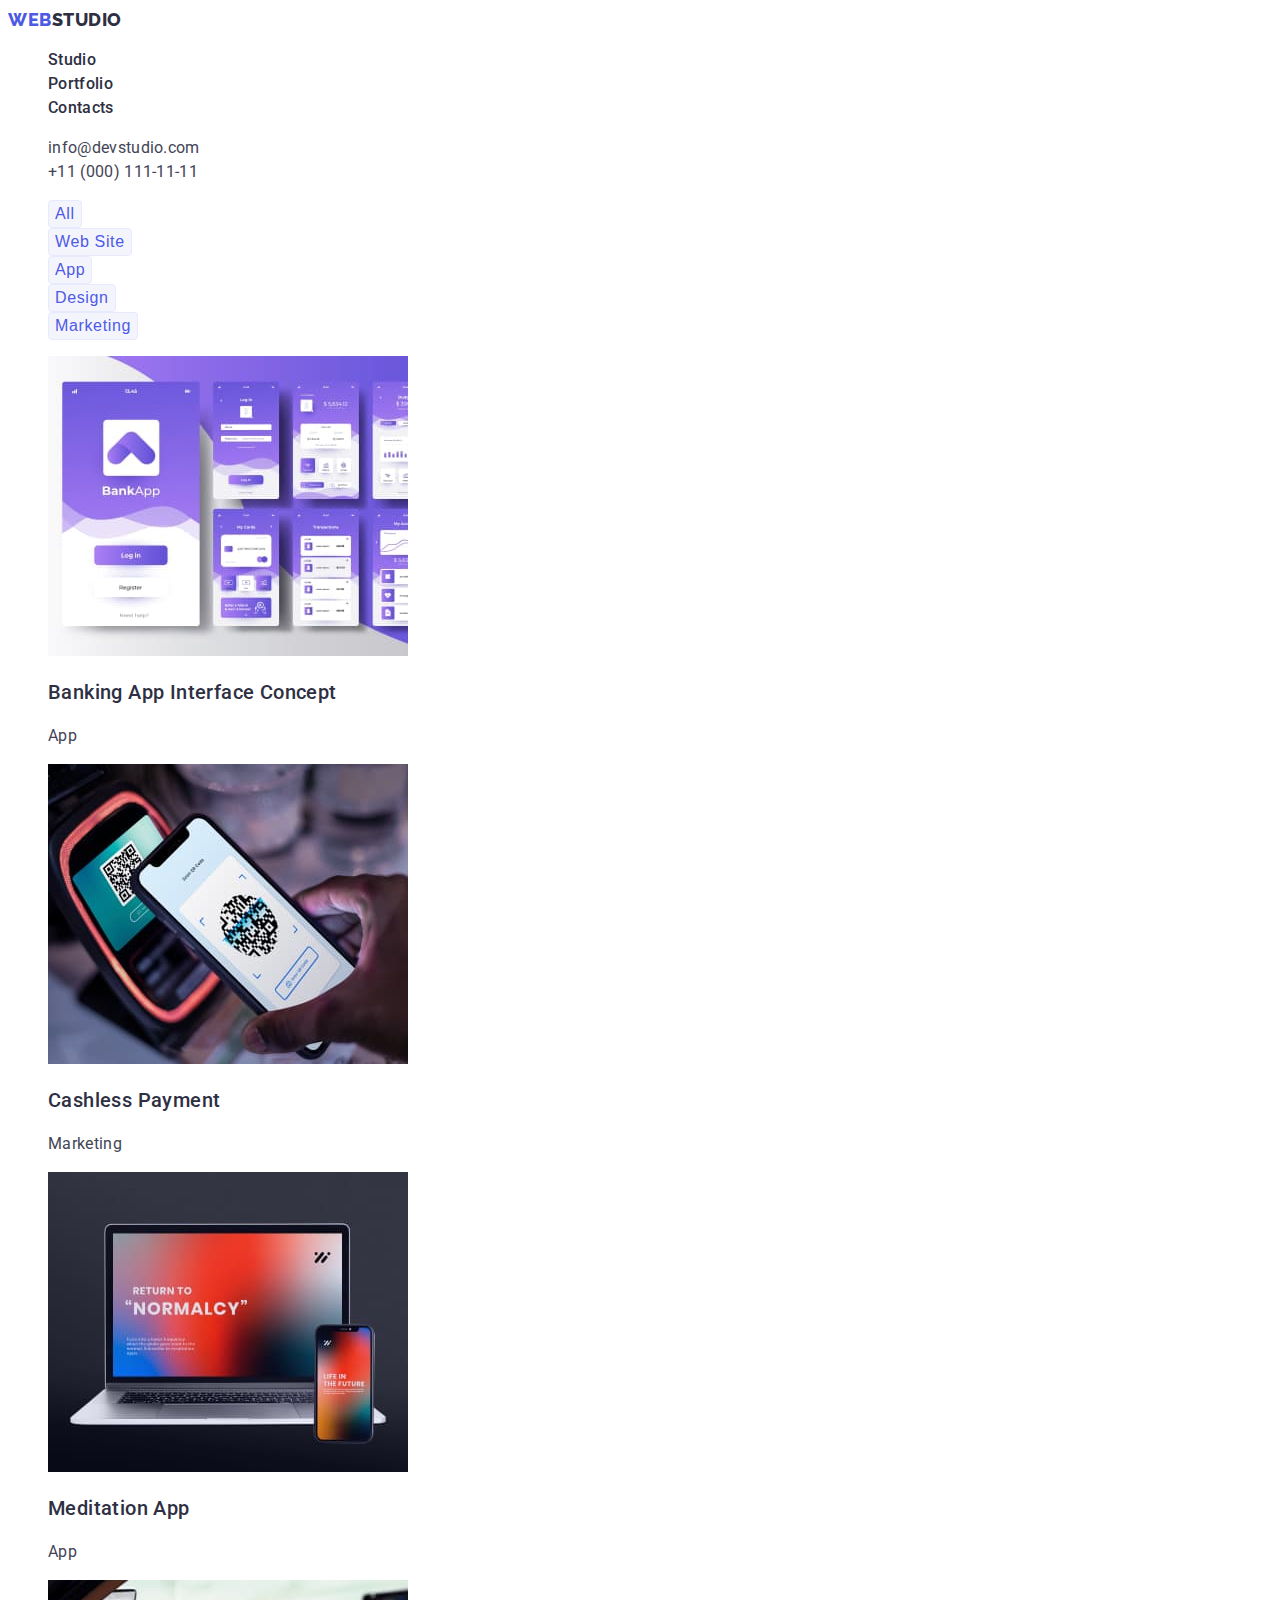
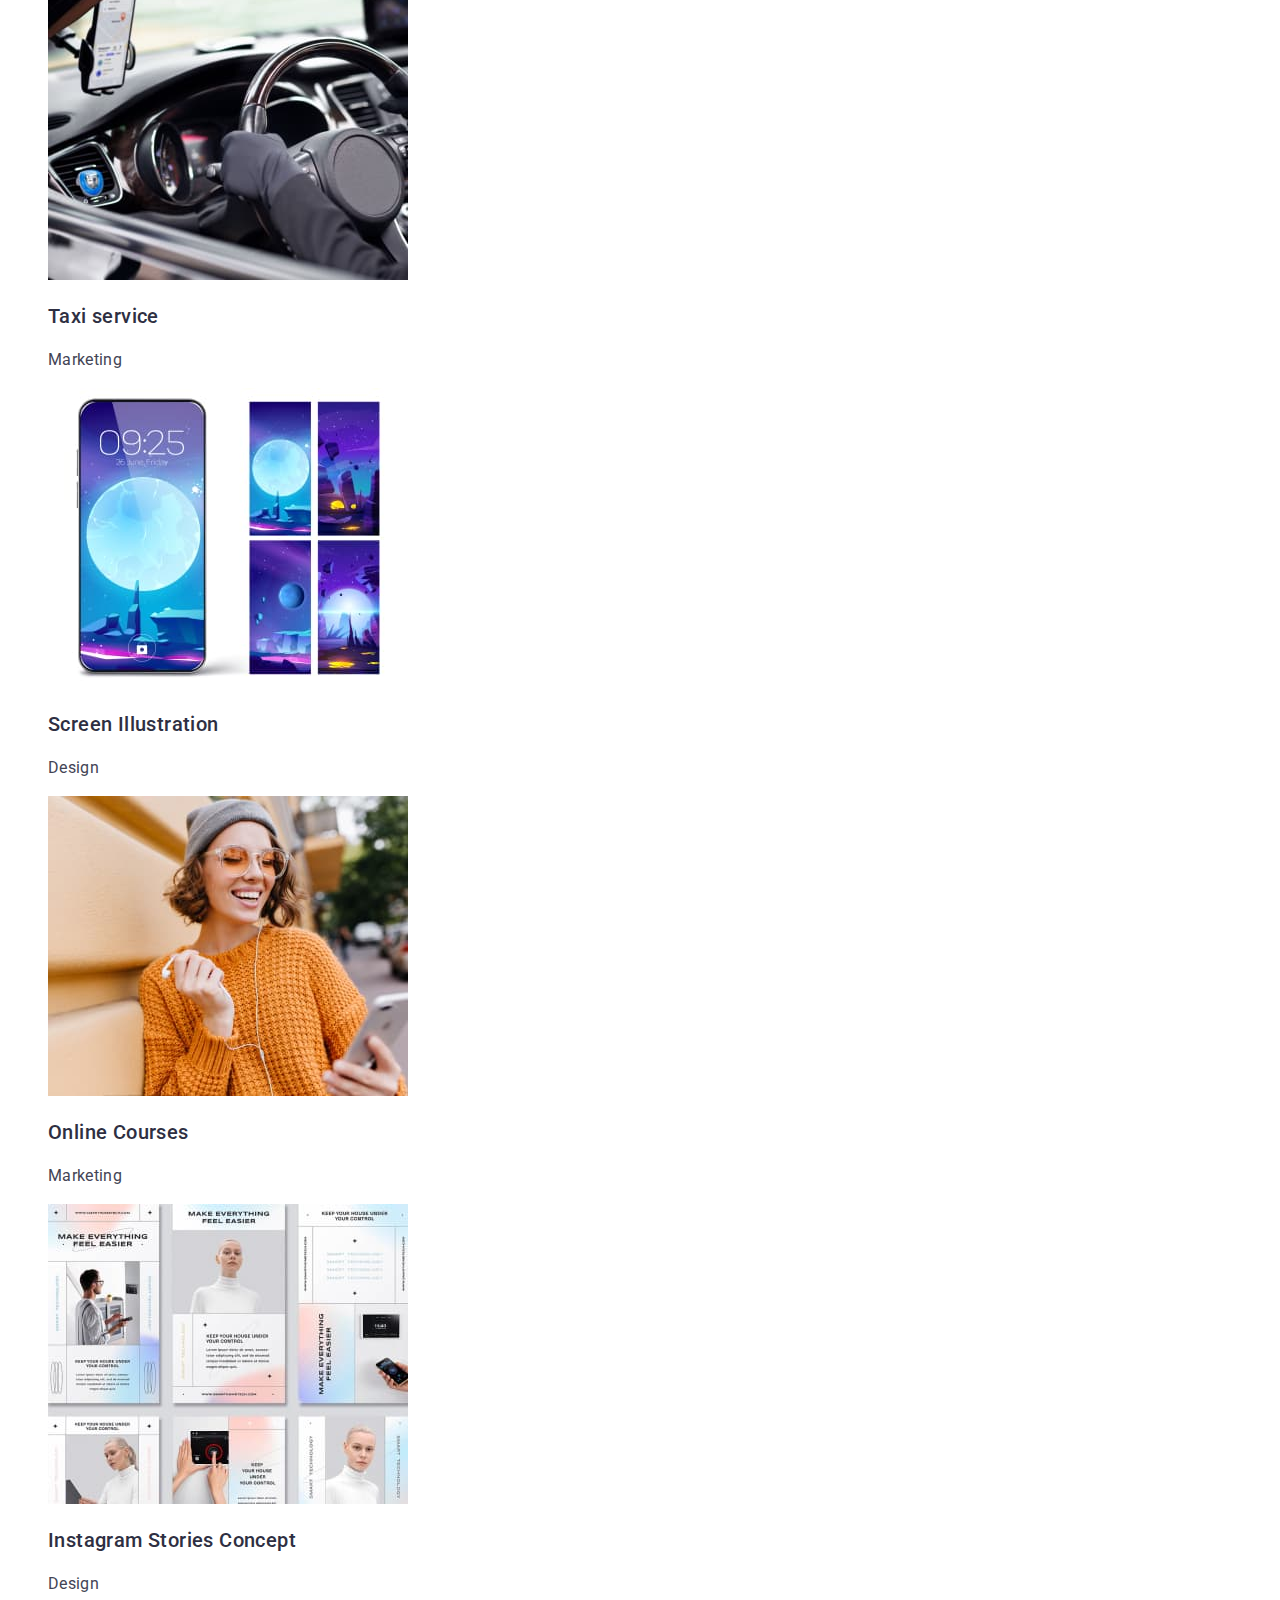
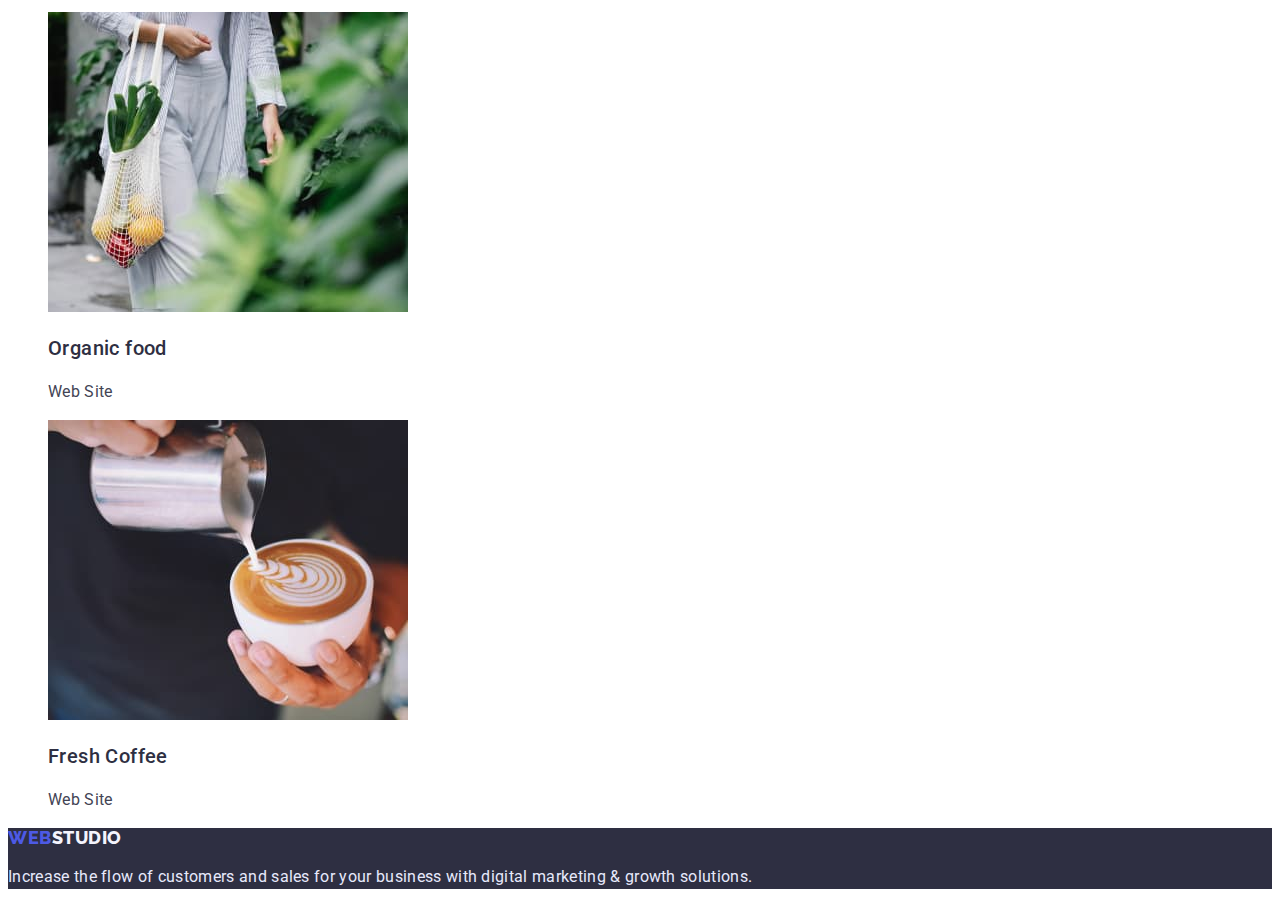
==== portfolio.html @ d09fda07 "color css" ====
<!DOCTYPE html>
<html lang="en">
<head>
    <meta charset="UTF-8">
    <meta http-equiv="X-UA-Compatible" content="IE=edge">
    <meta name="viewport" content="width=device-width, initial-scale=1.0">
    <title>WebStudio</title>
    <link rel="preconnect" href="https://fonts.googleapis.com">
    <link rel="preconnect" href="https://fonts.gstatic.com" crossorigin>
    <link href="https://fonts.googleapis.com/css2?family=Raleway:wght@800&family=Roboto:wght@400;500;700;900&display=swap" rel="stylesheet">
    <link rel="stylesheet" href="./css/styles.css">
</head>
<body>
    <header class="header">
    <nav class="header-navigation">
        <a href="./index.html" class="header-logo link">Web<span class="header-logo-part">Studio</span></a>
        <ul class="header-list list">
            <li class="header-item"><a href="./index.html" class="header-link link">Studio</a></li>
            <li class="header-item"><a href="./portfolio.html" class="header-link link">Portfolio</a></li>
            <li class="header-item"><a href="#" class="header-link link">Contacts</a></li>
        </ul>
    </nav>
    <address>
        <ul class="header-list list">
            <li><a href="mailto:info@devstudio.com" class="header-mail link">info@devstudio.com</a></li>
            <li><a href="tel:+110001111111" class="header-tel link">+11 (000) 111-11-11</a></li>
        </ul>
    </address>    
    </header> 
    <main>
    <section class="button">
        <h1 class="button-title">Buttons</h1>
        <ul class="button-list list">
            <li class="button-item"><button type="button" class="button-text">All</button></li>
            <li class="button-item"><button type="button" class="button-text">Web Site</button></li>
            <li class="button-item"><button type="button" class="button-text">App</button></li>
            <li class="button-item"><button type="button" class="button-text">Design</button></li>
            <li class="button-item"><button type="button" class="button-text">Marketing</button></li>
        </ul>
        <ul class="portfolio-list list">
            <li class="portfolio-card">
                <img src="./images/bankapp.jpeg" alt="banking-app" width="360">
                <h3 class="portfolio-suptitle">Banking App Interface Concept</h3>
                <p class="portfolio-text">App</p>
            </li>
            <li class="portfolio-card">
                <img src="./images/payment.jpeg" alt="cashless-payment" width="360">
                <h3 class="portfolio-suptitle">Cashless Payment</h3>
                <p class="portfolio-text">Marketing</p>
            </li>
            <li class="portfolio-card">
                <img src="./images/comp.jpeg" alt="meditation-app" width="360">
                <h3 class="portfolio-suptitle">Meditation App</h3>
                <p class="portfolio-text">App</p>
            </li>
            <li class="portfolio-card">
                <img src="./images/taxi-service.jpeg" alt="taxi-service" width="360">
                <h3 class="portfolio-suptitle">Taxi service</h3>
                <p class="portfolio-text">Marketing</p>
            </li>
            <li class="portfolio-card">
                <img src="./images/illustration.jpeg" alt="screen-illustration" width="360">
                <h3 class="portfolio-suptitle">Screen Illustration</h3>
                <p class="portfolio-text">Design</p>
            </li>
            <li class="portfolio-card">
                <img src="./images/online-courses.jpeg" alt="online-courses" width="360">
                <h3 class="portfolio-suptitle">Online Courses</h3>
                <p class="portfolio-text">Marketing</p>
            </li>
            <li class="portfolio-card">
                <img src="./images/instagram-stories.jpeg" alt="inatagram-stories" width="360">
                <h3 class="portfolio-suptitle">Instagram Stories Concept</h3>
                <p class="portfolio-text">Design</p>
            </li>
            <li class="portfolio-card">
                <img src="./images/organic-food.jpeg" alt="organic-food" width="360">
                <h3 class="portfolio-suptitle">Organic food</h3>
                <p class="portfolio-text">Web Site</p>
            </li>
            <li class="portfolio-card">
                <img src="./images/coffee.jpeg" alt="fresh-coffee" width="360">
                <h3 class="portfolio-suptitle">Fresh Coffee</h3>
                <p class="portfolio-text">Web Site</p>
            </li>
        </ul>
    </section>
    </main>
    <footer class="footer">
    <a href="./index.html" class="footer-logo link">Web<span class="footer-logo-part">Studio</span></a>
    <p class="footer-text">Increase the flow of customers and sales for your business with digital marketing & growth solutions.</p>
    </footer>
</body>
</html>
---- css/styles.css ----
body {
    font-family: 'Roboto', sans-serif;
    color: var(--main-text-color)
}
:root {
    --main-text-color: #434455;
    --nav-color: #4D5AE5;
    --second-text-color: #2E2F42;
    --main-title-color: #FFFFFF;
    --footer-text: #E7E9FC;
    --background-color: #F4F4FD;
    --background-btn-hover: #404BBF;
    
}
.list {
list-style: none;
}
.link {
text-decoration: none;
}
.header {
}
.header-navigation {
}
.header-logo {
    font-family: 'Raleway', sans-serif;
    font-weight: 800;
    font-size: 18px;
    line-height: 1.33;
    letter-spacing: 0.03em;
    text-transform: uppercase;
    color: var(--nav-color)
}
.header-logo-part {
    color: var(--second-text-color)
}
.header-list {
}
.header-item {
}
.header-link {
    font-weight: 500;
    font-size: 16px;
    line-height: 1.5;
    letter-spacing: 0.02em;
    color: var(--second-text-color)
}
.header-link:hover,.header-link:focus {
    color: var(--background-btn-hover)
}
.header-mail {
    font-style: normal;
    font-size: 16px;
    line-height: 1.5;
    letter-spacing: 0.02em;
    color: var(--main-text-color)     
}
.header-mail:hover,.header-mail:focus {
    color: var(--background-btn-hover)
}
.header-tel {
    font-style: normal;
    font-size: 16px;
    line-height: 1.5;
    letter-spacing: 0.02em;
    color: var(--main-text-color)    
}
.header-tel:hover,.header-tel:focus {
    color: var(--background-btn-hover)
}
.hero {
    text-align: center;
    background: var(--second-text-color)
}
.hero-title {
    font-size: 56px;
    line-height: 1.07;
    letter-spacing: 0.02em;
    text-align: center;
    color: var(--main-title-color)
}
.hero-btn {
    font-family: inherit;
    font-weight: 500;
    font-size: 16px;
    line-height: 1.5;
    letter-spacing: 0.04em;
    color: var(--main-title-color);
    background: var(--nav-color);
    cursor: pointer;
}
.hero-btn:hover,.hero-btn:focus {
    background: var(--background-btn-hover);

}
.visually-hidden {
    position: absolute;
    white-space: nowrap;
    width: 1px;
    height: 1px;
    overflow: hidden;
    border: 0;
    padding: 0;
    clip: rect(0 0 0 0);
    clip-path: inset(50%);
    margin: -1px;    
}
.menu-list {
}
.menu-item {
}
.menu-title {
    font-weight: 500;
    font-size: 20px;
    line-height: 1.2;
    letter-spacing: 0.02em;
    color: var(--second-text-color)
}
.menu-text {
    font-size: 16px;
    line-height: 1.5;
    letter-spacing: 0.02em;
    color: var(--main-text-color)
}
.mobile-title {
    font-size: 36px;
    line-height: 1.11;
    letter-spacing: 0.02em;
    text-align: center;
    text-transform: capitalize;
    color: var(--second-text-color)
}
.mobile-list {
}
.team {
    background: var(--background-color)
}
.team-title {
    font-size: 36px;
    line-height: 1.11;
    letter-spacing: 0.02em;
    text-align: center;
    text-transform: capitalize;
    color: var(--second-text-color)

}
.team-list {
}
.team-card {
    background: var(--main-title-color)
}
.team-name {
    font-weight: 500;
    font-size: 20px;
    line-height: 1.2;
    letter-spacing: 0.02em;
    color: var(--second-text-color)
}
.team-text {
    font-size: 16px;
    line-height: 1.5;
    letter-spacing: 0.02em;
    color: var(--main-text-color)
}
.footer {
    background: var(--second-text-color)
}
.footer-logo {
    font-family: 'Raleway', sans-serif;
    font-weight: 800;
    font-size: 18px;
    line-height: 1.16;
    letter-spacing: 0.03em;
    text-transform: uppercase;
    color: var(--nav-color)
}
.footer-logo-part {
    color: var(--background-color)
}
.footer-text {
    font-size: 16px;
    line-height: 1.5;
    letter-spacing: 0.02em;
    color: var(--footer-text)
}
.button {
}
.button-title {
    position: absolute;
    white-space: nowrap;
    width: 1px;
    height: 1px;
    overflow: hidden;
    border: 0;
    padding: 0;
    clip: rect(0 0 0 0);
    clip-path: inset(50%);
    margin: -1px;
}
.button-list {
}
.button-item {
}
.button-text {
    font-weight: 500;
    font-size: 16px;
    line-height: 1.5;
    letter-spacing: 0.04em;
    color: var(--nav-color);
    background: var(--background-color);
    border: 1px solid var(--footer-text);
    border-radius: 4px;
    cursor: pointer;
}
.button-text:hover,.button-text:focus {
    background: var(--background-btn-hover);
    color: var(--main-title-color)
}
.portfolio-list {
}
.portfolio-card {
    background: var(--main-title-color);
}
.portfolio-suptitle {
    font-weight: 500;
    font-size: 20px;
    line-height: 1.2;
    letter-spacing: 0.02em;
    color: var(--second-text-color)
}
.portfolio-text {
    font-size: 16px;
    line-height: 1.5;
    letter-spacing: 0.02em;
    color: var(--main-text-color)
}
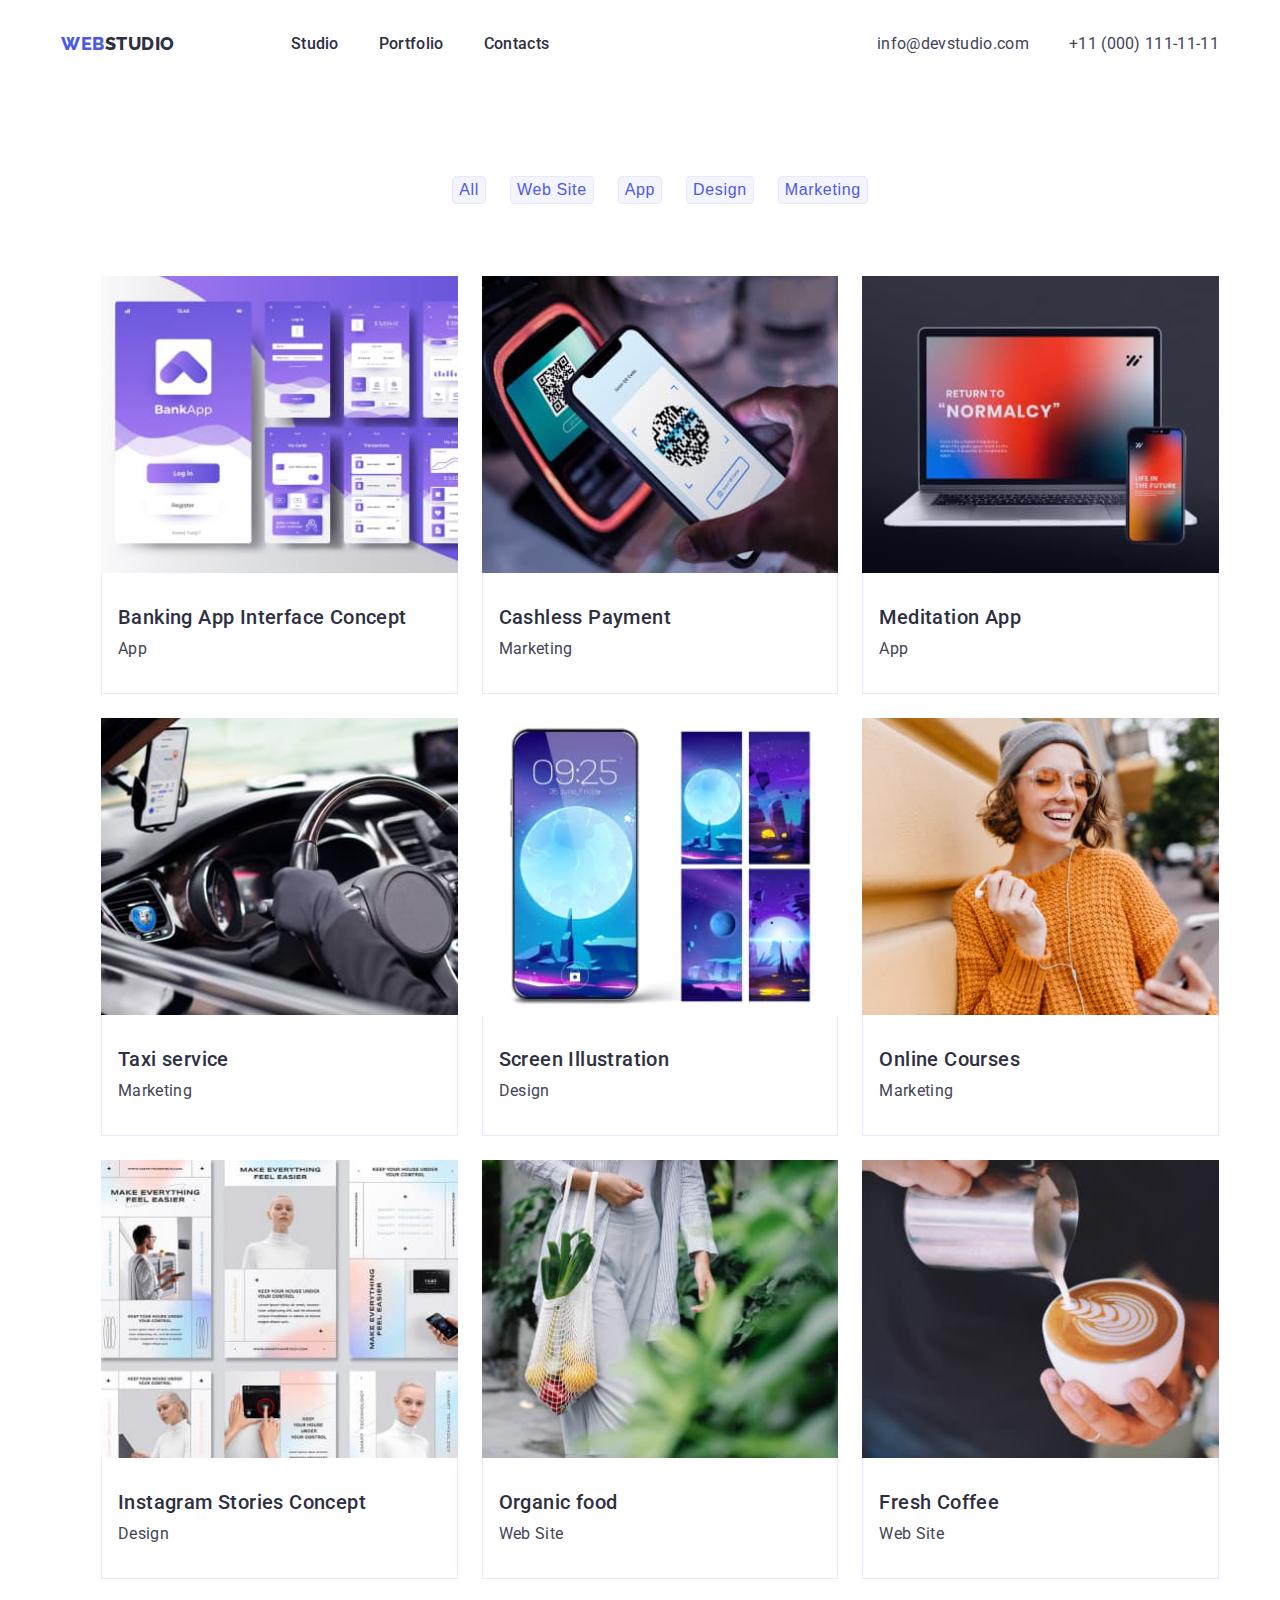
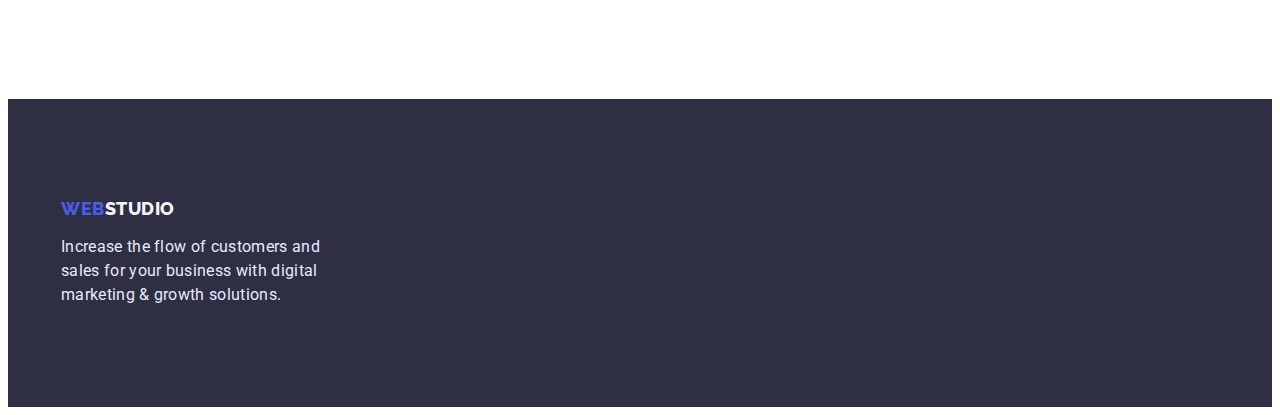
==== commit af900a66: "update css" ====
--- a/portfolio.html
+++ b/portfolio.html
@@ -8,10 +8,15 @@
     <link rel="preconnect" href="https://fonts.googleapis.com">
     <link rel="preconnect" href="https://fonts.gstatic.com" crossorigin>
     <link href="https://fonts.googleapis.com/css2?family=Raleway:wght@800&family=Roboto:wght@400;500;700;900&display=swap" rel="stylesheet">
+    <link rel="stylesheet" href="https://cdnjs.cloudflare.com/ajax/libs/modern-normalize/1.1.0/modern-normalize.min.css" 
+    integrity="sha512-wpPYUAdjBVSE4KJnH1VR1HeZfpl1ub8YT/NKx4PuQ5NmX2tKuGu6U/JRp5y+Y8XG2tV+wKQpNHVUX03MfMFn9Q==" 
+    crossorigin="anonymous" 
+    referrerpolicy="no-referrer" />
     <link rel="stylesheet" href="./css/styles.css">
 </head>
 <body>
     <header class="header">
+        <div class="container header-container">
     <nav class="header-navigation">
         <a href="./index.html" class="header-logo link">Web<span class="header-logo-part">Studio</span></a>
         <ul class="header-list list">
@@ -25,10 +30,12 @@
             <li><a href="mailto:info@devstudio.com" class="header-mail link">info@devstudio.com</a></li>
             <li><a href="tel:+110001111111" class="header-tel link">+11 (000) 111-11-11</a></li>
         </ul>
-    </address>    
+    </address>
+    </div>    
     </header> 
     <main>
     <section class="button">
+        <div class="container">
         <h1 class="button-title">Buttons</h1>
         <ul class="button-list list">
             <li class="button-item"><button type="button" class="button-text">All</button></li>
@@ -40,55 +47,76 @@
         <ul class="portfolio-list list">
             <li class="portfolio-card">
                 <img src="./images/bankapp.jpeg" alt="banking-app" width="360">
+                <div class="portfolio-border">
                 <h3 class="portfolio-suptitle">Banking App Interface Concept</h3>
                 <p class="portfolio-text">App</p>
+                </div>
             </li>
             <li class="portfolio-card">
                 <img src="./images/payment.jpeg" alt="cashless-payment" width="360">
+                <div class="portfolio-border">
                 <h3 class="portfolio-suptitle">Cashless Payment</h3>
                 <p class="portfolio-text">Marketing</p>
+                </div>
             </li>
             <li class="portfolio-card">
                 <img src="./images/comp.jpeg" alt="meditation-app" width="360">
+                <div class="portfolio-border">
                 <h3 class="portfolio-suptitle">Meditation App</h3>
                 <p class="portfolio-text">App</p>
+                </div>
             </li>
             <li class="portfolio-card">
                 <img src="./images/taxi-service.jpeg" alt="taxi-service" width="360">
+                <div class="portfolio-border">
                 <h3 class="portfolio-suptitle">Taxi service</h3>
                 <p class="portfolio-text">Marketing</p>
+                </div>
             </li>
             <li class="portfolio-card">
                 <img src="./images/illustration.jpeg" alt="screen-illustration" width="360">
+                <div class="portfolio-border">
                 <h3 class="portfolio-suptitle">Screen Illustration</h3>
                 <p class="portfolio-text">Design</p>
+                </div>
             </li>
             <li class="portfolio-card">
                 <img src="./images/online-courses.jpeg" alt="online-courses" width="360">
+                <div class="portfolio-border">
                 <h3 class="portfolio-suptitle">Online Courses</h3>
                 <p class="portfolio-text">Marketing</p>
+                </div>
             </li>
             <li class="portfolio-card">
                 <img src="./images/instagram-stories.jpeg" alt="inatagram-stories" width="360">
+                <div class="portfolio-border">
                 <h3 class="portfolio-suptitle">Instagram Stories Concept</h3>
                 <p class="portfolio-text">Design</p>
+                </div>
             </li>
             <li class="portfolio-card">
                 <img src="./images/organic-food.jpeg" alt="organic-food" width="360">
+                <div class="portfolio-border">
                 <h3 class="portfolio-suptitle">Organic food</h3>
                 <p class="portfolio-text">Web Site</p>
+                </div>
             </li>
             <li class="portfolio-card">
                 <img src="./images/coffee.jpeg" alt="fresh-coffee" width="360">
+                <div class="portfolio-border">
                 <h3 class="portfolio-suptitle">Fresh Coffee</h3>
                 <p class="portfolio-text">Web Site</p>
+                </div>
             </li>
         </ul>
+        </div>
     </section>
     </main>
     <footer class="footer">
+    <div class="container">
     <a href="./index.html" class="footer-logo link">Web<span class="footer-logo-part">Studio</span></a>
     <p class="footer-text">Increase the flow of customers and sales for your business with digital marketing & growth solutions.</p>
+    </div>
     </footer>
 </body>
 </html>--- a/css/styles.css
+++ b/css/styles.css
@@ -2,6 +2,7 @@
     font-family: 'Roboto', sans-serif;
     color: var(--main-text-color)
 }
+
 :root {
     --main-text-color: #434455;
     --nav-color: #4D5AE5;
@@ -12,16 +13,52 @@
     --background-btn-hover: #404BBF;
     
 }
+
+h1,h2,h3,h4,p,ul {
+    margin-top: 0;
+    margin-bottom: 0;
+}
+
+img {
+    display: block;
+    max-width: 100%;
+    height: auto;
+}
+
 .list {
 list-style: none;
 }
+
 .link {
 text-decoration: none;
 }
+
+.container {
+    max-width: 1158px;
+    padding: 0 15px;
+    margin: 0 auto;
+   /*  outline: 2px solid red; */
+}
+
+.section {
+    padding-top: 120px;
+    padding-bottom: 120px;
+}
+
+.header-container {
+    display: flex;
+    align-items: center;
+    padding-top: 24px;
+    padding-bottom: 24px;
+}
+
 .header {
 }
+
 .header-navigation {
-}
+    display: flex;
+}
+
 .header-logo {
     font-family: 'Raleway', sans-serif;
     font-weight: 800;
@@ -29,15 +66,23 @@
     line-height: 1.33;
     letter-spacing: 0.03em;
     text-transform: uppercase;
-    color: var(--nav-color)
-}
+    color: var(--nav-color);
+    margin-right: 76px;
+}
+
 .header-logo-part {
     color: var(--second-text-color)
 }
+
 .header-list {
-}
-.header-item {
-}
+    display: flex;
+    align-items: center;
+}
+
+.header-item:not(:last-child) {
+    margin-right: 40px;
+}
+
 .header-link {
     font-weight: 500;
     font-size: 16px;
@@ -45,19 +90,28 @@
     letter-spacing: 0.02em;
     color: var(--second-text-color)
 }
+
 .header-link:hover,.header-link:focus {
     color: var(--background-btn-hover)
 }
+
+address {
+    margin-left: auto;
+}
+
 .header-mail {
     font-style: normal;
     font-size: 16px;
     line-height: 1.5;
     letter-spacing: 0.02em;
-    color: var(--main-text-color)     
-}
+    color: var(--main-text-color);
+    margin-right: 40px;     
+}
+
 .header-mail:hover,.header-mail:focus {
     color: var(--background-btn-hover)
 }
+
 .header-tel {
     font-style: normal;
     font-size: 16px;
@@ -65,20 +119,28 @@
     letter-spacing: 0.02em;
     color: var(--main-text-color)    
 }
+
 .header-tel:hover,.header-tel:focus {
     color: var(--background-btn-hover)
 }
+
 .hero {
     text-align: center;
-    background: var(--second-text-color)
-}
+    background-color: var(--second-text-color);
+    
+}
+
 .hero-title {
+    margin: 0 auto;
+    max-width: 494px;
+    padding-top: 188px;
     font-size: 56px;
     line-height: 1.07;
     letter-spacing: 0.02em;
     text-align: center;
     color: var(--main-title-color)
 }
+
 .hero-btn {
     font-family: inherit;
     font-weight: 500;
@@ -88,11 +150,20 @@
     color: var(--main-title-color);
     background: var(--nav-color);
     cursor: pointer;
-}
+    box-shadow: 0px 4px 4px rgba(0, 0, 0, 0.15);
+    border-radius: 4px;
+    padding: 16px 32px 16px 32px;
+    margin-top: 48px;
+    margin-bottom: 188px;
+    min-width: 169px;
+    
+}
+
 .hero-btn:hover,.hero-btn:focus {
     background: var(--background-btn-hover);
 
 }
+
 .visually-hidden {
     position: absolute;
     white-space: nowrap;
@@ -105,10 +176,19 @@
     clip-path: inset(50%);
     margin: -1px;    
 }
+
 .menu-list {
-}
+    display: flex;
+}
+
 .menu-item {
-}
+    width: 264px; 
+}
+
+.menu-item:not(:last-child) {
+    margin-right: 24px;
+}
+
 .menu-title {
     font-weight: 500;
     font-size: 20px;
@@ -116,55 +196,86 @@
     letter-spacing: 0.02em;
     color: var(--second-text-color)
 }
+
 .menu-text {
     font-size: 16px;
     line-height: 1.5;
     letter-spacing: 0.02em;
     color: var(--main-text-color)
 }
+
 .mobile-title {
     font-size: 36px;
     line-height: 1.11;
     letter-spacing: 0.02em;
     text-align: center;
     text-transform: capitalize;
-    color: var(--second-text-color)
-}
+    color: var(--second-text-color);
+    padding-bottom: 72px;
+}
+
 .mobile-list {
-}
+    display: flex;
+    flex-wrap: wrap;
+    gap: 24px;
+    padding-bottom: 120px;
+}
+
+.mobile-item {
+    flex-basis: calc((100% - 48px) / 3);
+}
+
 .team {
     background: var(--background-color)
 }
+
 .team-title {
     font-size: 36px;
     line-height: 1.11;
     letter-spacing: 0.02em;
     text-align: center;
     text-transform: capitalize;
-    color: var(--second-text-color)
-
-}
+    color: var(--second-text-color);
+    padding-bottom: 72px;
+}
+
 .team-list {
-}
+    display: flex;
+    flex-wrap: wrap;
+    gap: 24px;
+}
+
 .team-card {
-    background: var(--main-title-color)
-}
+    background: var(--main-title-color);
+    flex-basis: calc((100% - 72px) / 4);
+}
+
+.team-border {
+    padding: 32px 16px 32px 16px;
+}
+
 .team-name {
     font-weight: 500;
     font-size: 20px;
     line-height: 1.2;
     letter-spacing: 0.02em;
-    color: var(--second-text-color)
-}
+    color: var(--second-text-color);
+    margin-bottom: 8px;
+}
+
 .team-text {
     font-size: 16px;
     line-height: 1.5;
     letter-spacing: 0.02em;
     color: var(--main-text-color)
 }
+
 .footer {
-    background: var(--second-text-color)
-}
+    background: var(--second-text-color);
+    padding-top: 100px;
+    padding-bottom: 100px;
+}
+
 .footer-logo {
     font-family: 'Raleway', sans-serif;
     font-weight: 800;
@@ -172,19 +283,25 @@
     line-height: 1.16;
     letter-spacing: 0.03em;
     text-transform: uppercase;
-    color: var(--nav-color)
-}
+    color: var(--nav-color);
+}
+
 .footer-logo-part {
     color: var(--background-color)
 }
+
 .footer-text {
     font-size: 16px;
     line-height: 1.5;
     letter-spacing: 0.02em;
-    color: var(--footer-text)
-}
+    color: var(--footer-text);
+    max-width: 264px;
+    margin-top: 16px;
+}
+
 .button {
 }
+
 .button-title {
     position: absolute;
     white-space: nowrap;
@@ -197,10 +314,19 @@
     clip-path: inset(50%);
     margin: -1px;
 }
+
 .button-list {
-}
+    padding-top: 96px;
+    padding-bottom: 72px;
+    display: flex;
+    justify-content: center;
+    flex-wrap: wrap;
+    gap: 24px;
+}
+
 .button-item {
 }
+
 .button-text {
     font-weight: 500;
     font-size: 16px;
@@ -212,22 +338,42 @@
     border-radius: 4px;
     cursor: pointer;
 }
+
 .button-text:hover,.button-text:focus {
     background: var(--background-btn-hover);
     color: var(--main-title-color)
 }
+
 .portfolio-list {
-}
+    display: flex;
+    flex-wrap: wrap;
+    gap: 24px;
+    padding-bottom: 120px;
+}
+
 .portfolio-card {
     background: var(--main-title-color);
-}
+    flex-basis: calc((100% - 48px) / 3);
+
+}
+
+.portfolio-border {
+    border: 1px solid #E7E9FC;
+    border-top: none;
+    padding-top: 32px;
+    padding-bottom: 32px;
+    padding-left: 16px;
+}
+
 .portfolio-suptitle {
     font-weight: 500;
     font-size: 20px;
     line-height: 1.2;
     letter-spacing: 0.02em;
-    color: var(--second-text-color)
-}
+    color: var(--second-text-color);
+    margin-bottom: 8px;
+}
+
 .portfolio-text {
     font-size: 16px;
     line-height: 1.5;
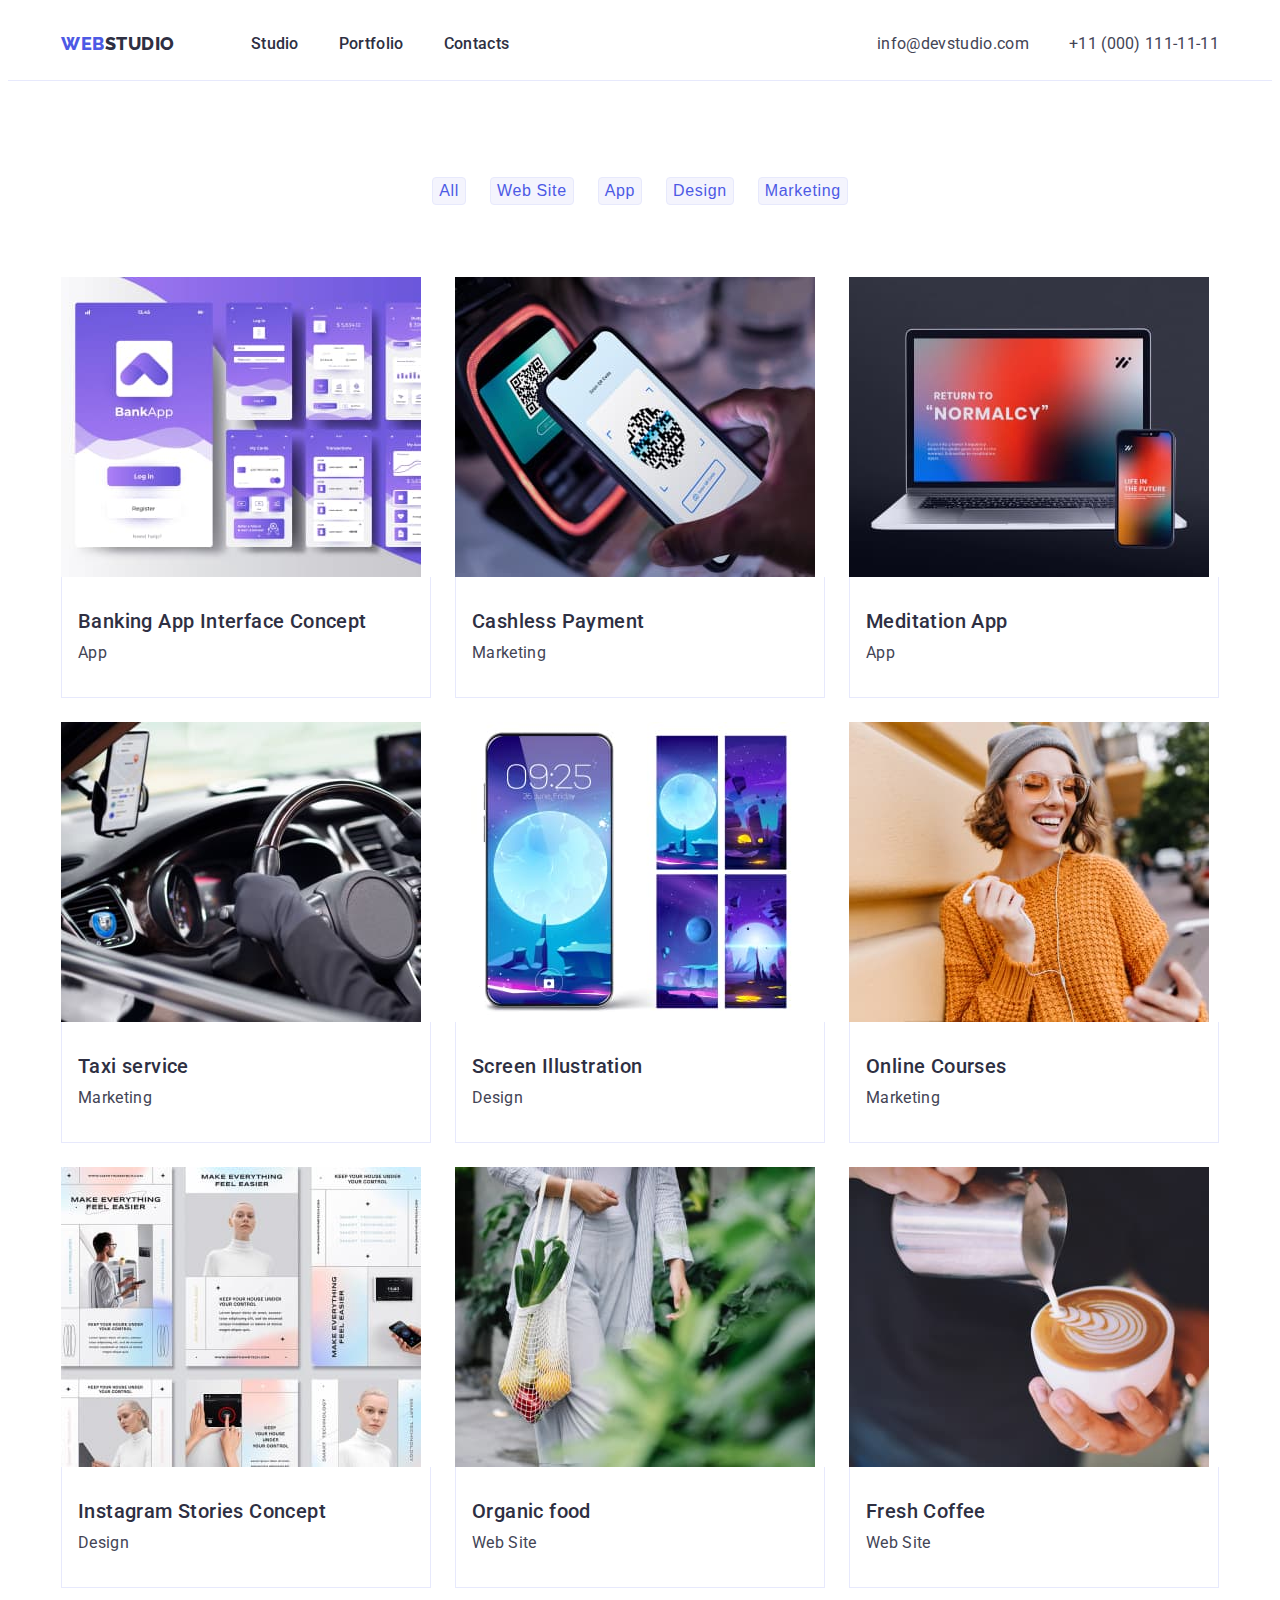
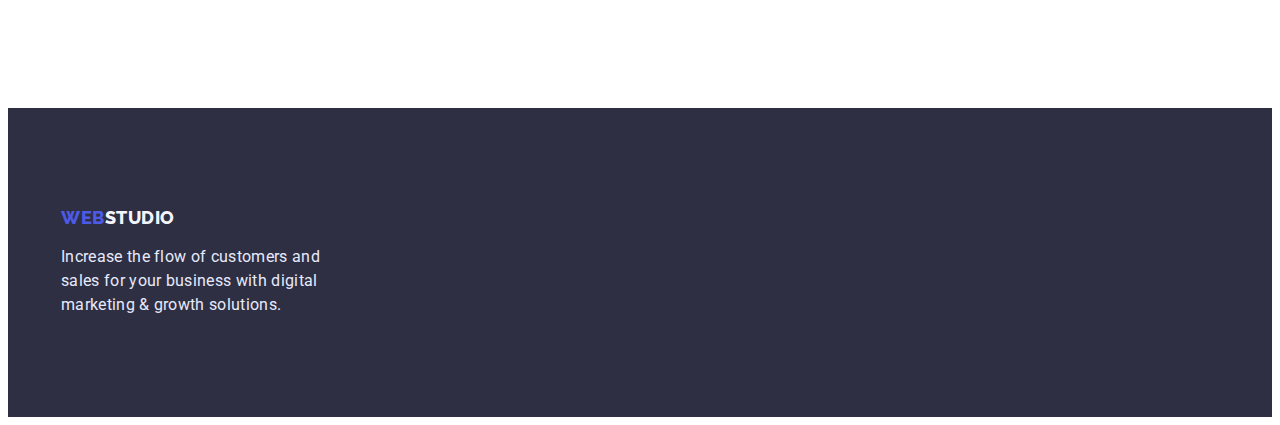
==== commit 92511082: "correction css" ====
--- a/portfolio.html
+++ b/portfolio.html
@@ -34,7 +34,7 @@
     </div>    
     </header> 
     <main>
-    <section class="button">
+    <section class="button section-list">
         <div class="container">
         <h1 class="button-title">Buttons</h1>
         <ul class="button-list list">
@@ -44,7 +44,7 @@
             <li class="button-item"><button type="button" class="button-text">Design</button></li>
             <li class="button-item"><button type="button" class="button-text">Marketing</button></li>
         </ul>
-        <ul class="portfolio-list list">
+        <ul class="portfolio-list list section-portfolio">
             <li class="portfolio-card">
                 <img src="./images/bankapp.jpeg" alt="banking-app" width="360">
                 <div class="portfolio-border">
--- a/css/styles.css
+++ b/css/styles.css
@@ -15,8 +15,8 @@
 }
 
 h1,h2,h3,h4,p,ul {
-    margin-top: 0;
-    margin-bottom: 0;
+    margin: 0;
+    padding: 0;
 }
 
 img {
@@ -34,16 +34,26 @@
 }
 
 .container {
-    max-width: 1158px;
+    width: 1158px;
     padding: 0 15px;
     margin: 0 auto;
-   /*  outline: 2px solid red; */
+    /* outline: 2px solid red; */
 }
 
 .section {
     padding-top: 120px;
     padding-bottom: 120px;
 }
+.section-1 {
+    padding-top: 188px;
+    padding-bottom: 188px;
+}
+.section-list {
+    padding-top: 96px;
+}
+.section-portfolio {
+    padding-bottom: 120px;
+}
 
 .header-container {
     display: flex;
@@ -53,6 +63,7 @@
 }
 
 .header {
+    border-bottom: 1px solid var(--footer-text);
 }
 
 .header-navigation {
@@ -88,7 +99,7 @@
     font-size: 16px;
     line-height: 1.5;
     letter-spacing: 0.02em;
-    color: var(--second-text-color)
+    color: var(--second-text-color);
 }
 
 .header-link:hover,.header-link:focus {
@@ -133,7 +144,6 @@
 .hero-title {
     margin: 0 auto;
     max-width: 494px;
-    padding-top: 188px;
     font-size: 56px;
     line-height: 1.07;
     letter-spacing: 0.02em;
@@ -154,7 +164,6 @@
     border-radius: 4px;
     padding: 16px 32px 16px 32px;
     margin-top: 48px;
-    margin-bottom: 188px;
     min-width: 169px;
     
 }
@@ -182,7 +191,7 @@
 }
 
 .menu-item {
-    width: 264px; 
+    flex-basis: calc((100% - 72px) / 4); 
 }
 
 .menu-item:not(:last-child) {
@@ -194,7 +203,8 @@
     font-size: 20px;
     line-height: 1.2;
     letter-spacing: 0.02em;
-    color: var(--second-text-color)
+    color: var(--second-text-color);
+    margin-bottom: 8px;
 }
 
 .menu-text {
@@ -202,6 +212,10 @@
     line-height: 1.5;
     letter-spacing: 0.02em;
     color: var(--main-text-color)
+}
+
+.mobile {
+    padding-bottom: 120px;
 }
 
 .mobile-title {
@@ -211,14 +225,13 @@
     text-align: center;
     text-transform: capitalize;
     color: var(--second-text-color);
-    padding-bottom: 72px;
+    margin-bottom: 72px;
 }
 
 .mobile-list {
     display: flex;
     flex-wrap: wrap;
     gap: 24px;
-    padding-bottom: 120px;
 }
 
 .mobile-item {
@@ -251,7 +264,15 @@
 }
 
 .team-border {
-    padding: 32px 16px 32px 16px;
+    display: flex;
+    flex-direction: column;
+    justify-content: center;
+    align-items: center;
+    padding: 32px 0;
+    box-shadow: 0px 1px 6px rgba(46, 47, 66, 0.08), 
+    0px 1px 1px rgba(46, 47, 66, 0.16),
+    0px 2px 1px rgba(46, 47, 66, 0.08);
+    border-radius: 0px 0px 4px 4px;
 }
 
 .team-name {
@@ -316,8 +337,7 @@
 }
 
 .button-list {
-    padding-top: 96px;
-    padding-bottom: 72px;
+    margin-bottom: 72px;
     display: flex;
     justify-content: center;
     flex-wrap: wrap;
@@ -348,11 +368,9 @@
     display: flex;
     flex-wrap: wrap;
     gap: 24px;
-    padding-bottom: 120px;
 }
 
 .portfolio-card {
-    background: var(--main-title-color);
     flex-basis: calc((100% - 48px) / 3);
 
 }
